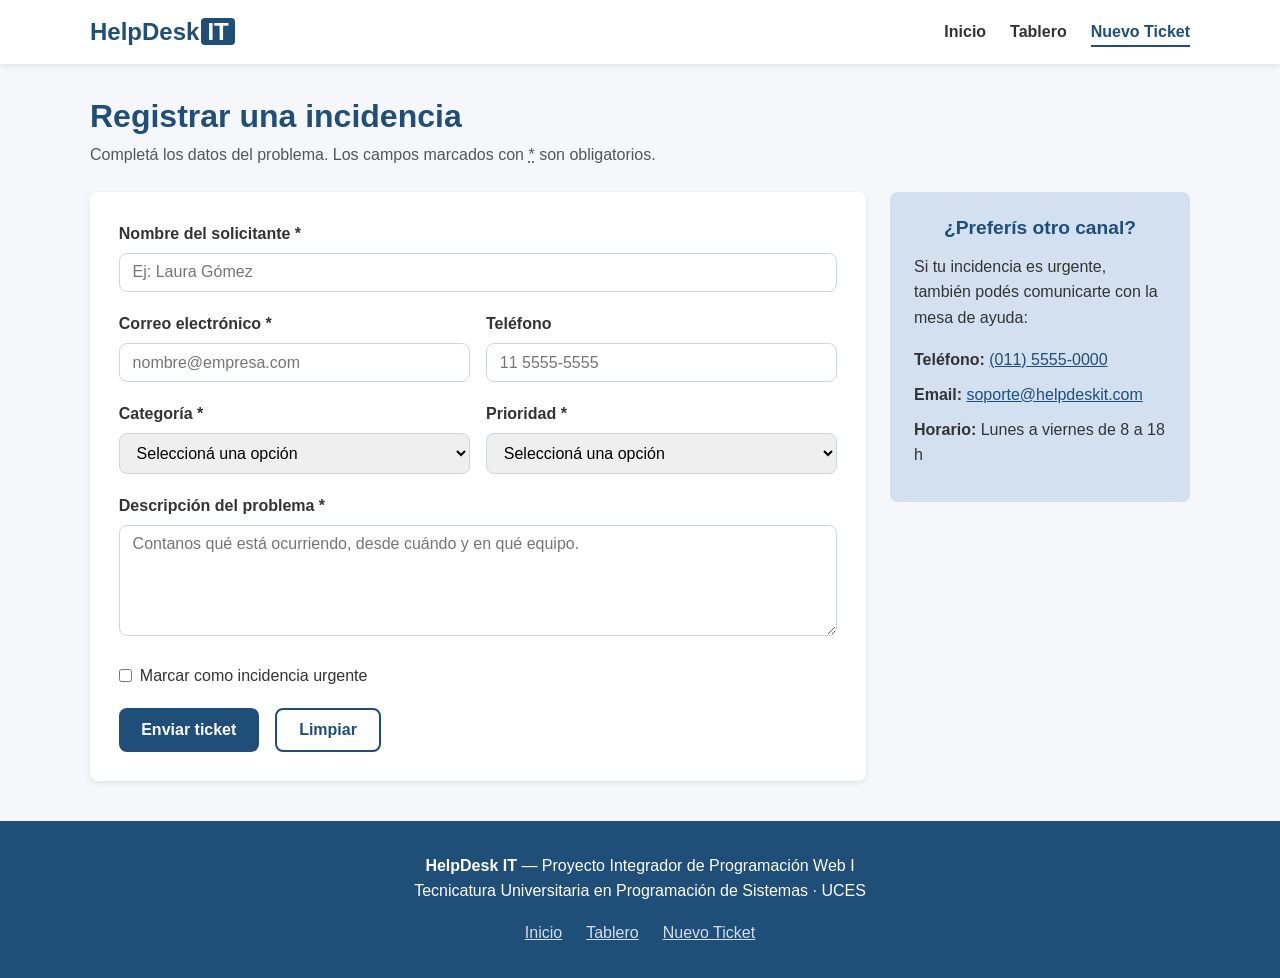
==== nuevo-ticket.html @ d4cbbc7c "Proyecto Fase 1 WEB" ====
<!DOCTYPE html>
<html lang="es">
<head>
    <meta charset="UTF-8">
    <meta name="viewport" content="width=device-width, initial-scale=1.0">
    <meta name="description" content="Registrá una nueva incidencia de soporte técnico en HelpDesk IT mediante un formulario simple y accesible.">
    <meta name="author" content="Equipo HelpDesk IT">
    <title>HelpDesk IT | Nuevo Ticket</title>
    <link rel="stylesheet" href="recursos/style.css">
</head>
<body>

    <header class="cabecera">
        <div class="contenedor cabecera__contenido">
            <a href="index.html" class="logo">HelpDesk<span>IT</span></a>

            <button class="menu-toggle" id="menuToggle" aria-label="Abrir menú de navegación" aria-expanded="false">
                <span></span><span></span><span></span>
            </button>

            <nav class="navegacion" id="navPrincipal" aria-label="Navegación principal">
                <ul>
                    <li><a href="index.html">Inicio</a></li>
                    <li><a href="tablero.html">Tablero</a></li>
                    <li><a href="nuevo-ticket.html" class="activo">Nuevo Ticket</a></li>
                </ul>
            </nav>
        </div>
    </header>

    <main class="contenedor">
        <h1>Registrar una incidencia</h1>
        <p class="subtitulo">Completá los datos del problema. Los campos marcados con <abbr title="obligatorio">*</abbr> son obligatorios.</p>

        <div class="registro">
            <!-- Formulario de carga de ticket -->
            <section class="formulario-seccion">
                <form class="formulario" action="#" method="post">

                    <div class="campo">
                        <label for="nombre">Nombre del solicitante *</label>
                        <input type="text" id="nombre" name="nombre" placeholder="Ej: Laura Gómez" required>
                    </div>

                    <div class="campo-doble">
                        <div class="campo">
                            <label for="email">Correo electrónico *</label>
                            <input type="email" id="email" name="email" placeholder="nombre@empresa.com" required>
                        </div>
                        <div class="campo">
                            <label for="telefono">Teléfono</label>
                            <input type="tel" id="telefono" name="telefono" placeholder="11 5555-5555">
                        </div>
                    </div>

                    <div class="campo-doble">
                        <div class="campo">
                            <label for="categoria">Categoría *</label>
                            <select id="categoria" name="categoria" required>
                                <option value="">Seleccioná una opción</option>
                                <option value="hardware">Hardware</option>
                                <option value="software">Software</option>
                                <option value="redes">Redes</option>
                                <option value="accesos">Accesos</option>
                            </select>
                        </div>
                        <div class="campo">
                            <label for="prioridad">Prioridad *</label>
                            <select id="prioridad" name="prioridad" required>
                                <option value="">Seleccioná una opción</option>
                                <option value="alta">Alta</option>
                                <option value="media">Media</option>
                                <option value="baja">Baja</option>
                            </select>
                        </div>
                    </div>

                    <div class="campo">
                        <label for="descripcion">Descripción del problema *</label>
                        <textarea id="descripcion" name="descripcion" rows="5" placeholder="Contanos qué está ocurriendo, desde cuándo y en qué equipo." required></textarea>
                    </div>

                    <div class="campo campo--check">
                        <input type="checkbox" id="urgente" name="urgente" value="si">
                        <label for="urgente">Marcar como incidencia urgente</label>
                    </div>

                    <div class="acciones">
                        <button type="submit" class="boton">Enviar ticket</button>
                        <button type="reset" class="boton boton--secundario">Limpiar</button>
                    </div>
                </form>
            </section>

            <!-- Información de contacto directo -->
            <aside class="contacto" aria-label="Contacto directo de soporte">
                <h2>¿Preferís otro canal?</h2>
                <p>Si tu incidencia es urgente, también podés comunicarte con la mesa de ayuda:</p>
                <ul class="contacto__lista">
                    <li><strong>Teléfono:</strong> <a href="tel:+541155550000">(011) 5555-0000</a></li>
                    <li><strong>Email:</strong> <a href="mailto:soporte@helpdeskit.com">soporte@helpdeskit.com</a></li>
                    <li><strong>Horario:</strong> Lunes a viernes de 8 a 18 h</li>
                </ul>
            </aside>
        </div>
    </main>

    <footer class="pie">
        <div class="contenedor pie__contenido">
            <p><strong>HelpDesk IT</strong> — Proyecto Integrador de Programación Web I</p>
            <p>Tecnicatura Universitaria en Programación de Sistemas · UCES</p>
            <nav aria-label="Enlaces del pie">
                <ul>
                    <li><a href="index.html">Inicio</a></li>
                    <li><a href="tablero.html">Tablero</a></li>
                    <li><a href="nuevo-ticket.html">Nuevo Ticket</a></li>
                </ul>
            </nav>
        </div>
    </footer>

    <script src="recursos/funciones.js"></script>
</body>
</html>
---- recursos/style.css ----
/* ============================================================
   HelpDesk IT — Hoja de estilos unificada
   Proyecto Integrador · Programación Web I · UCES
   ============================================================ */

/* ---------- Variables ---------- */
:root {
    --azul: #1f4e79;
    --azul-claro: #d2e0f0;
    --gris-texto: #333333;
    --gris-suave: #f5f7fa;
    --gris-borde: #d0d5dd;
    --blanco: #ffffff;
    --alta: #c0392b;
    --media: #d68910;
    --baja: #27795a;
    --sombra: 0 2px 6px rgba(0, 0, 0, 0.08);
    --radio: 8px;
}

/* ---------- Reset básico ---------- */
* {
    margin: 0;
    padding: 0;
    box-sizing: border-box;
}

body {
    font-family: "Segoe UI", Arial, sans-serif;
    color: var(--gris-texto);
    line-height: 1.6;
    background-color: var(--gris-suave);
}

.contenedor {
    width: 90%;
    max-width: 1100px;
    margin: 0 auto;
}

a { color: var(--azul); }

h1, h2, h3 { color: var(--azul); line-height: 1.3; }

/* ---------- Cabecera y navegación ---------- */
.cabecera {
    background-color: var(--blanco);
    box-shadow: var(--sombra);
    position: sticky;
    top: 0;
    z-index: 100;
}

.cabecera__contenido {
    display: flex;
    align-items: center;
    justify-content: space-between;
    padding: 0.8rem 0;
}

.logo {
    font-size: 1.5rem;
    font-weight: bold;
    text-decoration: none;
    color: var(--azul);
}

.logo span {
    background-color: var(--azul);
    color: var(--blanco);
    padding: 0 6px;
    border-radius: 4px;
    margin-left: 2px;
}

.navegacion ul {
    list-style: none;
    display: flex;
    gap: 1.5rem;
}

.navegacion a {
    text-decoration: none;
    color: var(--gris-texto);
    font-weight: 600;
    padding: 0.3rem 0;
    border-bottom: 2px solid transparent;
}

.navegacion a:hover,
.navegacion a.activo {
    color: var(--azul);
    border-bottom-color: var(--azul);
}

/* Botón hamburguesa (oculto en desktop) */
.menu-toggle {
    display: none;
    flex-direction: column;
    justify-content: space-between;
    width: 30px;
    height: 22px;
    background: none;
    border: none;
    cursor: pointer;
}

.menu-toggle span {
    display: block;
    height: 3px;
    background-color: var(--azul);
    border-radius: 2px;
}

/* ---------- Botones ---------- */
.boton {
    display: inline-block;
    background-color: var(--azul);
    color: var(--blanco);
    text-decoration: none;
    padding: 0.7rem 1.4rem;
    border: none;
    border-radius: var(--radio);
    font-size: 1rem;
    font-weight: 600;
    cursor: pointer;
}

.boton:hover { background-color: #163a5c; }

.boton--secundario {
    background-color: var(--blanco);
    color: var(--azul);
    border: 2px solid var(--azul);
}

.boton--pequeno { padding: 0.5rem 1rem; font-size: 0.9rem; }

/* ---------- Hero ---------- */
.hero { background-color: var(--azul-claro); padding: 3rem 0; }

.hero__contenido {
    display: flex;
    align-items: center;
    gap: 2rem;
}

.hero__texto { flex: 1; }
.hero__texto h1 { font-size: 2.1rem; margin-bottom: 1rem; }
.hero__texto p { margin-bottom: 1.5rem; font-size: 1.1rem; }

.hero__imagen { flex: 1; text-align: center; }
.hero__imagen img { max-width: 100%; height: auto; border-radius: var(--radio); }

/* ---------- Secciones genéricas ---------- */
main section { padding: 2.5rem 0; }
main h2 { text-align: center; margin-bottom: 1.8rem; font-size: 1.7rem; }

.subtitulo { color: #555; margin: 0.3rem 0 1.5rem; }

/* ---------- Pasos / Beneficios ---------- */
.pasos__grilla,
.beneficios__grilla {
    display: grid;
    grid-template-columns: repeat(3, 1fr);
    gap: 1.5rem;
}

.paso, .beneficio {
    background-color: var(--blanco);
    padding: 1.5rem;
    border-radius: var(--radio);
    box-shadow: var(--sombra);
    text-align: center;
}

.paso__numero {
    display: inline-flex;
    align-items: center;
    justify-content: center;
    width: 44px;
    height: 44px;
    background-color: var(--azul);
    color: var(--blanco);
    border-radius: 50%;
    font-size: 1.3rem;
    font-weight: bold;
    margin-bottom: 0.8rem;
}

.paso h3, .beneficio h3 { margin-bottom: 0.5rem; }
.beneficio { text-align: left; }

.beneficios { background-color: var(--blanco); }
.beneficios .beneficio { background-color: var(--gris-suave); }

/* ---------- Tablero Kanban ---------- */
main > h1 { margin-top: 2rem; }

.busqueda {
    display: flex;
    align-items: center;
    gap: 0.6rem;
    flex-wrap: wrap;
    margin-bottom: 1.5rem;
}

.busqueda label { font-weight: 600; }

.busqueda input[type="search"] {
    flex: 1;
    min-width: 200px;
    padding: 0.5rem 0.8rem;
    border: 1px solid var(--gris-borde);
    border-radius: var(--radio);
    font-size: 1rem;
}

.tablero {
    display: grid;
    grid-template-columns: 220px 1fr;
    gap: 1.5rem;
    margin-bottom: 2.5rem;
}

.filtros {
    background-color: var(--blanco);
    padding: 1.2rem;
    border-radius: var(--radio);
    box-shadow: var(--sombra);
    height: fit-content;
}

.filtros h2 { font-size: 1.2rem; margin-bottom: 0.8rem; }
.filtros h3 { font-size: 1rem; margin: 1rem 0 0.5rem; }

.lista-filtros { list-style: none; }
.lista-filtros li { margin-bottom: 0.4rem; }
.lista-filtros a {
    display: block;
    padding: 0.4rem 0.6rem;
    text-decoration: none;
    color: var(--gris-texto);
    border: 1px solid var(--gris-borde);
    border-radius: 6px;
}
.lista-filtros a:hover { background-color: var(--azul-claro); }

.kanban {
    display: grid;
    grid-template-columns: repeat(3, 1fr);
    gap: 1rem;
}

.columna {
    background-color: #eaecef;
    border-radius: var(--radio);
    padding: 0.8rem;
}

.columna__titulo {
    background-color: var(--azul);
    color: var(--blanco);
    text-align: center;
    padding: 0.5rem;
    border-radius: 6px;
    font-size: 1.05rem;
    margin-bottom: 0.8rem;
}

.ticket {
    background-color: var(--blanco);
    border-radius: 6px;
    padding: 0.8rem;
    margin-bottom: 0.8rem;
    box-shadow: var(--sombra);
}

.ticket__id { font-size: 0.9rem; color: var(--azul); }
.ticket__titulo { font-size: 0.95rem; margin: 0.3rem 0; font-weight: 600; color: var(--gris-texto); }
.ticket__meta { font-size: 0.8rem; color: #666; }

.etiqueta {
    display: inline-block;
    color: var(--blanco);
    font-size: 0.72rem;
    font-weight: bold;
    padding: 1px 8px;
    border-radius: 10px;
    margin-right: 4px;
}
.etiqueta--alta { background-color: var(--alta); }
.etiqueta--media { background-color: var(--media); }
.etiqueta--baja { background-color: var(--baja); }

/* ---------- Formulario ---------- */
.registro {
    display: grid;
    grid-template-columns: 1fr 300px;
    gap: 1.5rem;
    margin-bottom: 2.5rem;
}

.formulario-seccion {
    background-color: var(--blanco);
    padding: 1.8rem;
    border-radius: var(--radio);
    box-shadow: var(--sombra);
}

.campo { margin-bottom: 1.2rem; }
.campo label { display: block; font-weight: 600; margin-bottom: 0.4rem; }

.campo input,
.campo select,
.campo textarea {
    width: 100%;
    padding: 0.6rem 0.8rem;
    border: 1px solid var(--gris-borde);
    border-radius: var(--radio);
    font-size: 1rem;
    font-family: inherit;
}

.campo input:focus,
.campo select:focus,
.campo textarea:focus {
    outline: none;
    border-color: var(--azul);
    box-shadow: 0 0 0 3px rgba(31, 78, 121, 0.15);
}

.campo-doble {
    display: grid;
    grid-template-columns: 1fr 1fr;
    gap: 1rem;
}

.campo--check {
    display: flex;
    align-items: center;
    gap: 0.5rem;
}
.campo--check label { margin-bottom: 0; font-weight: normal; }
.campo--check input { width: auto; }

.acciones { display: flex; gap: 1rem; }

.contacto {
    background-color: var(--azul-claro);
    padding: 1.5rem;
    border-radius: var(--radio);
    height: fit-content;
}
.contacto h2 { font-size: 1.2rem; margin-bottom: 0.8rem; }
.contacto__lista { list-style: none; margin-top: 1rem; }
.contacto__lista li { margin-bottom: 0.6rem; }

/* ---------- Pie de página ---------- */
.pie {
    background-color: var(--azul);
    color: var(--blanco);
    padding: 2rem 0;
    margin-top: 2rem;
}
.pie__contenido { text-align: center; }
.pie a { color: var(--azul-claro); }
.pie nav ul {
    list-style: none;
    display: flex;
    justify-content: center;
    gap: 1.5rem;
    margin-top: 1rem;
}

/* ============================================================
   DISEÑO RESPONSIVO — Mobile (hasta 768px)
   ============================================================ */
@media (max-width: 768px) {

    /* Menú hamburguesa */
    .menu-toggle { display: flex; }

    .navegacion {
        display: none;
        position: absolute;
        top: 100%;
        left: 0;
        right: 0;
        background-color: var(--blanco);
        box-shadow: var(--sombra);
    }
    .navegacion.abierto { display: block; }
    .navegacion ul { flex-direction: column; gap: 0; }
    .navegacion li { border-top: 1px solid var(--gris-borde); }
    .navegacion a { display: block; padding: 0.9rem 1.2rem; }

    /* Hero apilado */
    .hero__contenido { flex-direction: column-reverse; text-align: center; }
    .hero__texto h1 { font-size: 1.6rem; }

    /* Grillas a una columna */
    .pasos__grilla,
    .beneficios__grilla,
    .kanban {
        grid-template-columns: 1fr;
    }

    /* Tablero: filtros arriba, columnas apiladas */
    .tablero { grid-template-columns: 1fr; }

    /* Formulario a una columna */
    .registro,
    .campo-doble {
        grid-template-columns: 1fr;
    }
}
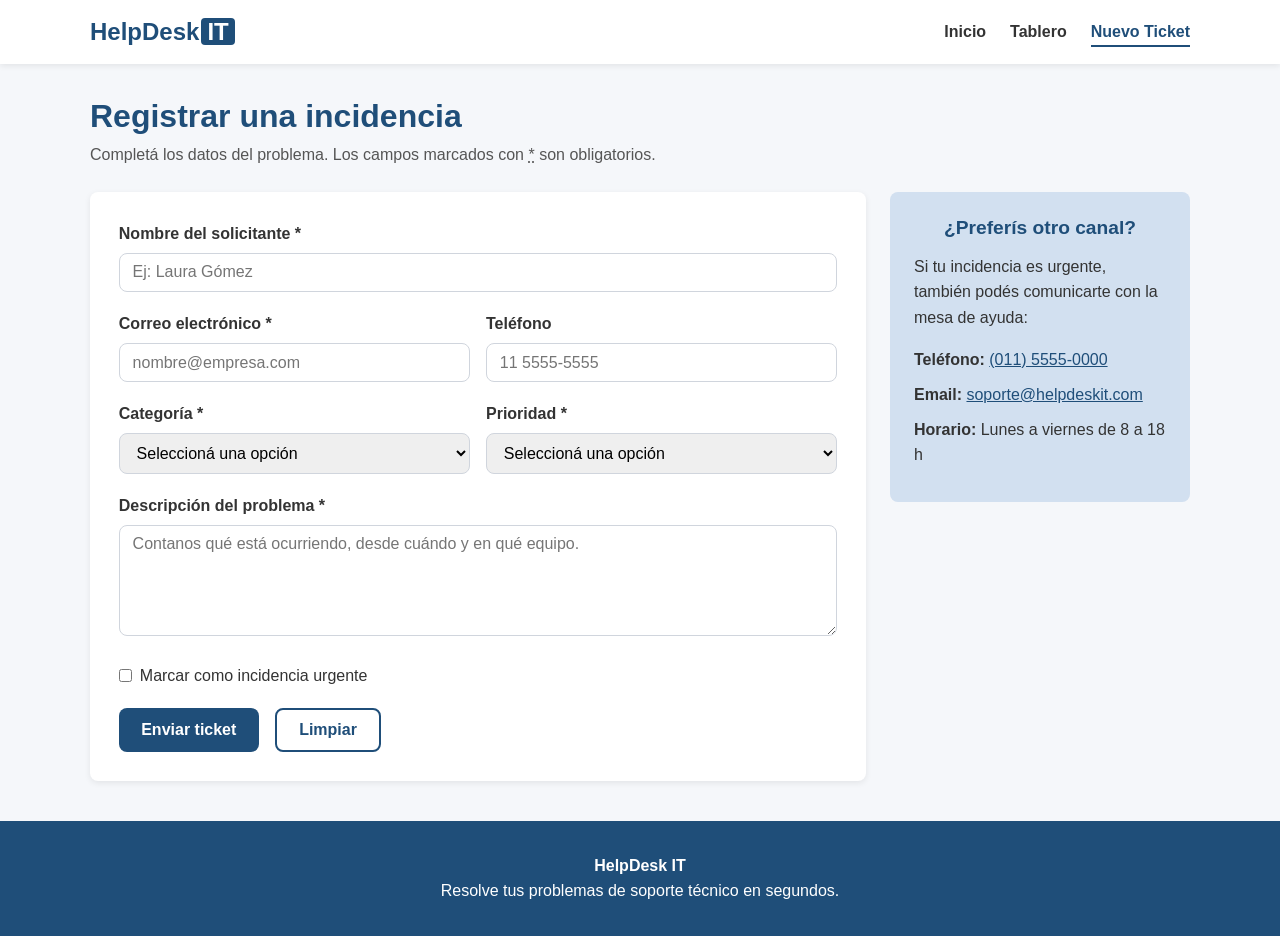
==== commit 4d0caa91: "Reestructuracion de codigo" ====
--- a/nuevo-ticket.html
+++ b/nuevo-ticket.html
@@ -33,7 +33,6 @@
         <p class="subtitulo">Completá los datos del problema. Los campos marcados con <abbr title="obligatorio">*</abbr> son obligatorios.</p>
 
         <div class="registro">
-            <!-- Formulario de carga de ticket -->
             <section class="formulario-seccion">
                 <form class="formulario" action="#" method="post">
 
@@ -107,15 +106,8 @@
 
     <footer class="pie">
         <div class="contenedor pie__contenido">
-            <p><strong>HelpDesk IT</strong> — Proyecto Integrador de Programación Web I</p>
-            <p>Tecnicatura Universitaria en Programación de Sistemas · UCES</p>
-            <nav aria-label="Enlaces del pie">
-                <ul>
-                    <li><a href="index.html">Inicio</a></li>
-                    <li><a href="tablero.html">Tablero</a></li>
-                    <li><a href="nuevo-ticket.html">Nuevo Ticket</a></li>
-                </ul>
-            </nav>
+            <p><strong>HelpDesk IT</strong></p>
+            <p>Resolve tus problemas de soporte técnico en segundos.</p>
         </div>
     </footer>
 
--- a/recursos/style.css
+++ b/recursos/style.css
@@ -1,9 +1,3 @@
-/* ============================================================
-   HelpDesk IT — Hoja de estilos unificada
-   Proyecto Integrador · Programación Web I · UCES
-   ============================================================ */
-
-/* ---------- Variables ---------- */
 :root {
     --azul: #1f4e79;
     --azul-claro: #d2e0f0;
@@ -18,7 +12,6 @@
     --radio: 8px;
 }
 
-/* ---------- Reset básico ---------- */
 * {
     margin: 0;
     padding: 0;
@@ -42,7 +35,6 @@
 
 h1, h2, h3 { color: var(--azul); line-height: 1.3; }
 
-/* ---------- Cabecera y navegación ---------- */
 .cabecera {
     background-color: var(--blanco);
     box-shadow: var(--sombra);
@@ -112,7 +104,6 @@
     border-radius: 2px;
 }
 
-/* ---------- Botones ---------- */
 .boton {
     display: inline-block;
     background-color: var(--azul);
@@ -136,7 +127,6 @@
 
 .boton--pequeno { padding: 0.5rem 1rem; font-size: 0.9rem; }
 
-/* ---------- Hero ---------- */
 .hero { background-color: var(--azul-claro); padding: 3rem 0; }
 
 .hero__contenido {
@@ -152,13 +142,11 @@
 .hero__imagen { flex: 1; text-align: center; }
 .hero__imagen img { max-width: 100%; height: auto; border-radius: var(--radio); }
 
-/* ---------- Secciones genéricas ---------- */
 main section { padding: 2.5rem 0; }
 main h2 { text-align: center; margin-bottom: 1.8rem; font-size: 1.7rem; }
 
 .subtitulo { color: #555; margin: 0.3rem 0 1.5rem; }
 
-/* ---------- Pasos / Beneficios ---------- */
 .pasos__grilla,
 .beneficios__grilla {
     display: grid;
@@ -194,7 +182,6 @@
 .beneficios { background-color: var(--blanco); }
 .beneficios .beneficio { background-color: var(--gris-suave); }
 
-/* ---------- Tablero Kanban ---------- */
 main > h1 { margin-top: 2rem; }
 
 .busqueda {
@@ -236,15 +223,37 @@
 
 .lista-filtros { list-style: none; }
 .lista-filtros li { margin-bottom: 0.4rem; }
-.lista-filtros a {
+.lista-filtros .filtro {
     display: block;
+    width: 100%;
+    text-align: left;
     padding: 0.4rem 0.6rem;
-    text-decoration: none;
     color: var(--gris-texto);
+    background-color: var(--blanco);
     border: 1px solid var(--gris-borde);
     border-radius: 6px;
-}
-.lista-filtros a:hover { background-color: var(--azul-claro); }
+    font-size: 0.95rem;
+    font-family: inherit;
+    cursor: pointer;
+}
+.lista-filtros .filtro:hover { background-color: var(--azul-claro); }
+
+.lista-filtros .filtro.activo {
+    background-color: var(--azul);
+    border-color: var(--azul);
+    color: var(--blanco);
+    font-weight: 600;
+}
+
+.ticket.oculto { display: none; }
+
+.columna__vacio {
+    color: #888;
+    font-size: 0.85rem;
+    text-align: center;
+    padding: 0.8rem 0.4rem;
+    font-style: italic;
+}
 
 .kanban {
     display: grid;
@@ -293,7 +302,6 @@
 .etiqueta--media { background-color: var(--media); }
 .etiqueta--baja { background-color: var(--baja); }
 
-/* ---------- Formulario ---------- */
 .registro {
     display: grid;
     grid-template-columns: 1fr 300px;
@@ -356,7 +364,6 @@
 .contacto__lista { list-style: none; margin-top: 1rem; }
 .contacto__lista li { margin-bottom: 0.6rem; }
 
-/* ---------- Pie de página ---------- */
 .pie {
     background-color: var(--azul);
     color: var(--blanco);
@@ -373,9 +380,6 @@
     margin-top: 1rem;
 }
 
-/* ============================================================
-   DISEÑO RESPONSIVO — Mobile (hasta 768px)
-   ============================================================ */
 @media (max-width: 768px) {
 
     /* Menú hamburguesa */
@@ -395,21 +399,18 @@
     .navegacion li { border-top: 1px solid var(--gris-borde); }
     .navegacion a { display: block; padding: 0.9rem 1.2rem; }
 
-    /* Hero apilado */
+    
     .hero__contenido { flex-direction: column-reverse; text-align: center; }
     .hero__texto h1 { font-size: 1.6rem; }
 
-    /* Grillas a una columna */
     .pasos__grilla,
     .beneficios__grilla,
     .kanban {
         grid-template-columns: 1fr;
     }
 
-    /* Tablero: filtros arriba, columnas apiladas */
     .tablero { grid-template-columns: 1fr; }
 
-    /* Formulario a una columna */
     .registro,
     .campo-doble {
         grid-template-columns: 1fr;
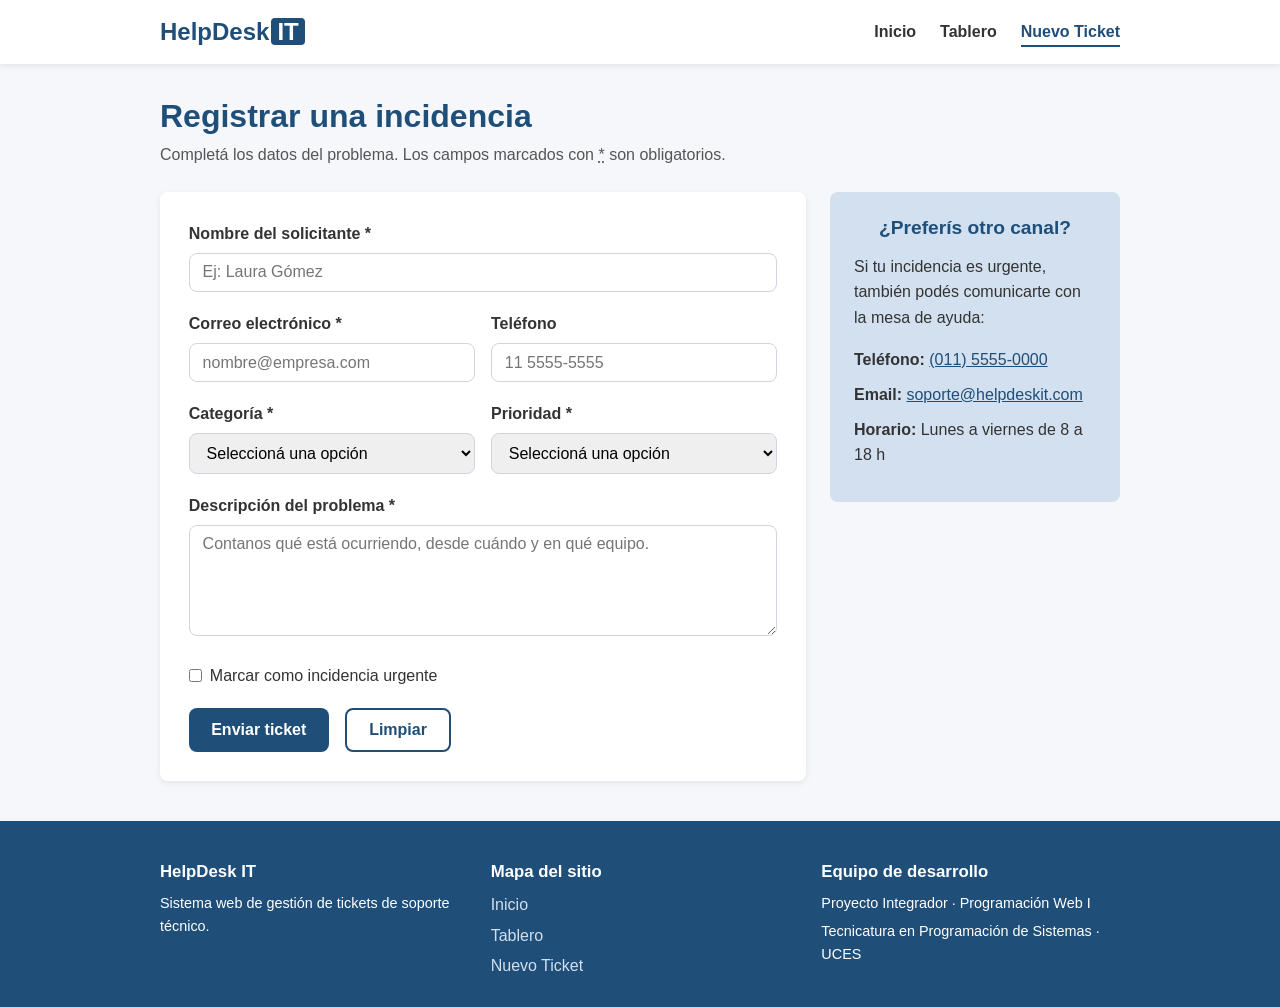
==== commit e206e864: "Add files via upload" ====
--- a/nuevo-ticket.html
+++ b/nuevo-ticket.html
@@ -34,7 +34,8 @@
 
         <div class="registro">
             <section class="formulario-seccion">
-                <form class="formulario" action="#" method="post">
+                <!-- novalidate: la validación la controla íntegramente JavaScript (Fase 3) -->
+                <form class="formulario" action="#" method="post" novalidate>
 
                     <div class="campo">
                         <label for="nombre">Nombre del solicitante *</label>
@@ -106,8 +107,23 @@
 
     <footer class="pie">
         <div class="contenedor pie__contenido">
-            <p><strong>HelpDesk IT</strong></p>
-            <p>Resolve tus problemas de soporte técnico en segundos.</p>
+            <div class="pie__columna">
+                <h3>HelpDesk IT</h3>
+                <p>Sistema web de gestión de tickets de soporte técnico.</p>
+            </div>
+            <nav class="pie__columna" aria-label="Mapa del sitio">
+                <h3>Mapa del sitio</h3>
+                <ul>
+                    <li><a href="index.html">Inicio</a></li>
+                    <li><a href="tablero.html">Tablero</a></li>
+                    <li><a href="nuevo-ticket.html">Nuevo Ticket</a></li>
+                </ul>
+            </nav>
+            <div class="pie__columna">
+                <h3>Equipo de desarrollo</h3>
+                <p>Proyecto Integrador · Programación Web I</p>
+                <p>Tecnicatura en Programación de Sistemas · UCES</p>
+            </div>
         </div>
     </footer>
 
--- a/recursos/style.css
+++ b/recursos/style.css
@@ -27,7 +27,7 @@
 
 .contenedor {
     width: 90%;
-    max-width: 1100px;
+    max-width: 960px;
     margin: 0 auto;
 }
 
@@ -149,12 +149,12 @@
 
 .pasos__grilla,
 .beneficios__grilla {
-    display: grid;
-    grid-template-columns: repeat(3, 1fr);
+    display: flex;
     gap: 1.5rem;
 }
 
 .paso, .beneficio {
+    flex: 1;
     background-color: var(--blanco);
     padding: 1.5rem;
     border-radius: var(--radio);
@@ -204,13 +204,14 @@
 }
 
 .tablero {
-    display: grid;
-    grid-template-columns: 220px 1fr;
+    display: flex;
+    align-items: flex-start;
     gap: 1.5rem;
     margin-bottom: 2.5rem;
 }
 
 .filtros {
+    flex: 0 0 200px;
     background-color: var(--blanco);
     padding: 1.2rem;
     border-radius: var(--radio);
@@ -256,12 +257,13 @@
 }
 
 .kanban {
-    display: grid;
-    grid-template-columns: repeat(3, 1fr);
+    flex: 1;
+    display: flex;
     gap: 1rem;
 }
 
 .columna {
+    flex: 1;
     background-color: #eaecef;
     border-radius: var(--radio);
     padding: 0.8rem;
@@ -303,13 +305,14 @@
 .etiqueta--baja { background-color: var(--baja); }
 
 .registro {
-    display: grid;
-    grid-template-columns: 1fr 300px;
+    display: flex;
+    align-items: flex-start;
     gap: 1.5rem;
     margin-bottom: 2.5rem;
 }
 
 .formulario-seccion {
+    flex: 1;
     background-color: var(--blanco);
     padding: 1.8rem;
     border-radius: var(--radio);
@@ -339,10 +342,10 @@
 }
 
 .campo-doble {
-    display: grid;
-    grid-template-columns: 1fr 1fr;
+    display: flex;
     gap: 1rem;
 }
+.campo-doble .campo { flex: 1; }
 
 .campo--check {
     display: flex;
@@ -355,6 +358,7 @@
 .acciones { display: flex; gap: 1rem; }
 
 .contacto {
+    flex: 0 0 290px;
     background-color: var(--azul-claro);
     padding: 1.5rem;
     border-radius: var(--radio);
@@ -367,22 +371,105 @@
 .pie {
     background-color: var(--azul);
     color: var(--blanco);
-    padding: 2rem 0;
+    padding: 2.5rem 0 1.5rem;
     margin-top: 2rem;
 }
-.pie__contenido { text-align: center; }
-.pie a { color: var(--azul-claro); }
-.pie nav ul {
-    list-style: none;
-    display: flex;
-    justify-content: center;
-    gap: 1.5rem;
+.pie__contenido {
+    display: flex;
+    justify-content: space-between;
+    gap: 2rem;
+}
+.pie__columna { flex: 1; }
+.pie__columna h3 { color: var(--blanco); font-size: 1.05rem; margin-bottom: 0.6rem; }
+.pie__columna p { font-size: 0.9rem; margin-bottom: 0.3rem; }
+.pie__columna ul { list-style: none; }
+.pie__columna li { margin-bottom: 0.3rem; }
+.pie a { color: var(--azul-claro); text-decoration: none; }
+.pie a:hover { text-decoration: underline; }
+
+/* ============================================================
+   FASE 3 — Estilos de interactividad (JS)
+   ============================================================ */
+
+/* Validación visual del formulario */
+.campo input.campo-ok,
+.campo select.campo-ok,
+.campo textarea.campo-ok {
+    border-color: #27795a;
+    background-color: #eaf6ef;
+}
+.campo input.campo-error,
+.campo select.campo-error,
+.campo textarea.campo-error {
+    border-color: var(--alta);
+    background-color: #fdecea;
+}
+
+/* Mensaje de aviso del formulario (éxito / error) */
+.aviso-form {
     margin-top: 1rem;
-}
-
-@media (max-width: 768px) {
-
-    /* Menú hamburguesa */
+    padding: 0.7rem 1rem;
+    border-radius: var(--radio);
+    font-weight: 600;
+}
+.aviso-form--ok { background-color: #eaf6ef; color: #1e5c42; border: 1px solid #27795a; }
+.aviso-form--error { background-color: #fdecea; color: #9a2318; border: 1px solid var(--alta); }
+
+/* Botones para mover las tarjetas del Kanban */
+.ticket__acciones {
+    display: flex;
+    justify-content: flex-end;
+    gap: 0.4rem;
+    margin-top: 0.6rem;
+}
+.ticket__mover {
+    width: 30px;
+    height: 26px;
+    border: 1px solid var(--gris-borde);
+    background-color: var(--blanco);
+    border-radius: 6px;
+    color: var(--azul);
+    font-size: 0.85rem;
+    cursor: pointer;
+}
+.ticket__mover:hover:not(:disabled) { background-color: var(--azul-claro); }
+.ticket__mover:disabled { opacity: 0.35; cursor: not-allowed; }
+
+/* ============================================================
+   BREAKPOINT TABLET — hasta 720px
+   Las columnas múltiples (aside + contenido) colapsan en vertical.
+   ============================================================ */
+@media (max-width: 720px) {
+
+    /* Hero apilado */
+    .hero__contenido { flex-direction: column-reverse; text-align: center; }
+
+    /* Pasos y beneficios en una sola columna */
+    .pasos__grilla,
+    .beneficios__grilla { flex-direction: column; }
+
+    /* Tablero: filtros arriba, Kanban abajo; columnas apiladas */
+    .tablero { flex-direction: column; }
+    .filtros { flex: 1 1 auto; width: 100%; }
+    .kanban { flex-direction: column; }
+
+    /* Formulario: el aside pasa debajo */
+    .registro { flex-direction: column; }
+    .contacto { flex: 1 1 auto; width: 100%; }
+
+    /* Pie de página: columnas que se envuelven */
+    .pie__contenido { flex-wrap: wrap; }
+    .pie__columna { flex: 1 1 40%; }
+}
+
+/* ============================================================
+   BREAKPOINT SMARTPHONE — hasta 480px
+   El menú se vuelve táctil (hamburguesa) y apila vertical.
+   Textos y márgenes se ajustan proporcionalmente.
+   ============================================================ */
+@media (max-width: 480px) {
+
+    /* Menú hamburguesa (botón visible, nav colapsa) */
     .menu-toggle { display: flex; }
 
     .navegacion {
@@ -395,24 +482,26 @@
         box-shadow: var(--sombra);
     }
     .navegacion.abierto { display: block; }
-    .navegacion ul { flex-direction: column; gap: 0; }
+
+    /* Apilamiento vertical de los ítems del menú */
+    .navegacion ul { flex-direction: column; align-items: stretch; gap: 0; }
     .navegacion li { border-top: 1px solid var(--gris-borde); }
     .navegacion a { display: block; padding: 0.9rem 1.2rem; }
 
-    
-    .hero__contenido { flex-direction: column-reverse; text-align: center; }
+    /* Ajuste proporcional de textos y espaciados */
+    .hero { padding: 2rem 0; }
     .hero__texto h1 { font-size: 1.6rem; }
-
-    .pasos__grilla,
-    .beneficios__grilla,
-    .kanban {
-        grid-template-columns: 1fr;
-    }
-
-    .tablero { grid-template-columns: 1fr; }
-
-    .registro,
-    .campo-doble {
-        grid-template-columns: 1fr;
-    }
-}
+    main section { padding: 1.8rem 0; }
+    main h2 { font-size: 1.4rem; }
+
+    /* Campos del formulario a ancho completo */
+    .campo-doble { flex-direction: column; }
+
+    /* Acciones y buscador apilados */
+    .acciones { flex-direction: column; }
+    .acciones .boton { width: 100%; text-align: center; }
+
+    /* Pie de página en una sola columna */
+    .pie__contenido { flex-direction: column; gap: 1.2rem; }
+    .pie__columna { flex: 1 1 auto; }
+}
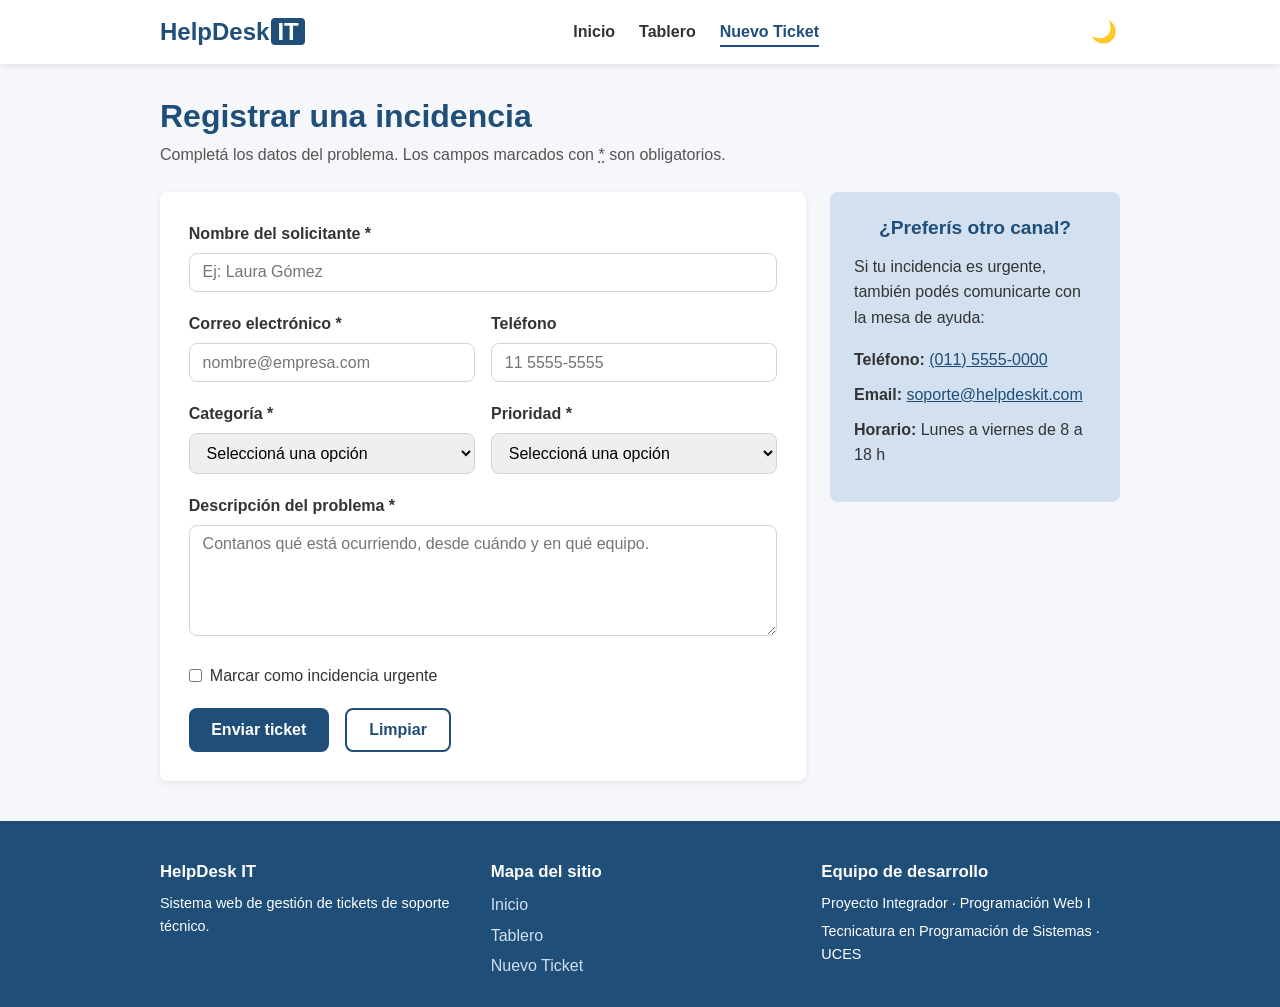
==== commit 97b2abfe: "Agregando borrado de tickets y modo oscuro" ====
--- a/nuevo-ticket.html
+++ b/nuevo-ticket.html
@@ -14,10 +14,6 @@
         <div class="contenedor cabecera__contenido">
             <a href="index.html" class="logo">HelpDesk<span>IT</span></a>
 
-            <button class="menu-toggle" id="menuToggle" aria-label="Abrir menú de navegación" aria-expanded="false">
-                <span></span><span></span><span></span>
-            </button>
-
             <nav class="navegacion" id="navPrincipal" aria-label="Navegación principal">
                 <ul>
                     <li><a href="index.html">Inicio</a></li>
@@ -25,6 +21,13 @@
                     <li><a href="nuevo-ticket.html" class="activo">Nuevo Ticket</a></li>
                 </ul>
             </nav>
+
+            <div class="cabecera__acciones">
+                <button class="tema-toggle" id="temaToggle" type="button" aria-label="Activar modo oscuro">🌙</button>
+                <button class="menu-toggle" id="menuToggle" aria-label="Abrir menú de navegación" aria-expanded="false">
+                    <span></span><span></span><span></span>
+                </button>
+            </div>
         </div>
     </header>
 
--- a/recursos/style.css
+++ b/recursos/style.css
@@ -1,10 +1,12 @@
 :root {
     --azul: #1f4e79;
+    --azul-texto: #1f4e79;   /* azul para textos/títulos (se aclara en modo oscuro) */
     --azul-claro: #d2e0f0;
     --gris-texto: #333333;
     --gris-suave: #f5f7fa;
     --gris-borde: #d0d5dd;
     --blanco: #ffffff;
+    --superficie-col: #eaecef; /* fondo de las columnas del Kanban */
     --alta: #c0392b;
     --media: #d68910;
     --baja: #27795a;
@@ -12,6 +14,18 @@
     --radio: 8px;
 }
 
+/* ---------- Tema oscuro ---------- */
+:root[data-theme="dark"] {
+    --azul-texto: #7ab3e5;
+    --azul-claro: #1e2a3a;
+    --gris-texto: #e4e6eb;
+    --gris-suave: #15181c;
+    --gris-borde: #3a3f47;
+    --blanco: #23272e;
+    --superficie-col: #2b3038;
+    --sombra: 0 2px 6px rgba(0, 0, 0, 0.45);
+}
+
 * {
     margin: 0;
     padding: 0;
@@ -31,9 +45,9 @@
     margin: 0 auto;
 }
 
-a { color: var(--azul); }
-
-h1, h2, h3 { color: var(--azul); line-height: 1.3; }
+a { color: var(--azul-texto); }
+
+h1, h2, h3 { color: var(--azul-texto); line-height: 1.3; }
 
 .cabecera {
     background-color: var(--blanco);
@@ -54,7 +68,7 @@
     font-size: 1.5rem;
     font-weight: bold;
     text-decoration: none;
-    color: var(--azul);
+    color: var(--azul-texto);
 }
 
 .logo span {
@@ -104,6 +118,25 @@
     border-radius: 2px;
 }
 
+/* Acciones de la cabecera (toggle de tema + hamburguesa) */
+.cabecera__acciones {
+    display: flex;
+    align-items: center;
+    gap: 0.8rem;
+}
+
+/* Botón de modo oscuro / claro (luna / sol) */
+.tema-toggle {
+    background: none;
+    border: none;
+    cursor: pointer;
+    font-size: 1.3rem;
+    line-height: 1;
+    padding: 0.2rem;
+    border-radius: 6px;
+}
+.tema-toggle:hover { background-color: var(--azul-claro); }
+
 .boton {
     display: inline-block;
     background-color: var(--azul);
@@ -264,7 +297,7 @@
 
 .columna {
     flex: 1;
-    background-color: #eaecef;
+    background-color: var(--superficie-col);
     border-radius: var(--radio);
     padding: 0.8rem;
 }
@@ -287,7 +320,7 @@
     box-shadow: var(--sombra);
 }
 
-.ticket__id { font-size: 0.9rem; color: var(--azul); }
+.ticket__id { font-size: 0.9rem; color: var(--azul-texto); }
 .ticket__titulo { font-size: 0.95rem; margin: 0.3rem 0; font-weight: 600; color: var(--gris-texto); }
 .ticket__meta { font-size: 0.8rem; color: #666; }
 
@@ -422,18 +455,23 @@
     gap: 0.4rem;
     margin-top: 0.6rem;
 }
-.ticket__mover {
+.ticket__mover,
+.ticket__borrar {
     width: 30px;
     height: 26px;
     border: 1px solid var(--gris-borde);
     background-color: var(--blanco);
     border-radius: 6px;
-    color: var(--azul);
+    color: var(--azul-texto);
     font-size: 0.85rem;
     cursor: pointer;
 }
 .ticket__mover:hover:not(:disabled) { background-color: var(--azul-claro); }
 .ticket__mover:disabled { opacity: 0.35; cursor: not-allowed; }
+
+/* Botón borrar: se separa del par mover ◀ ▶ y se marca en rojo al pasar */
+.ticket__borrar { margin-right: auto; }
+.ticket__borrar:hover { background-color: #fdecea; border-color: var(--alta); }
 
 /* ============================================================
    BREAKPOINT TABLET — hasta 720px
